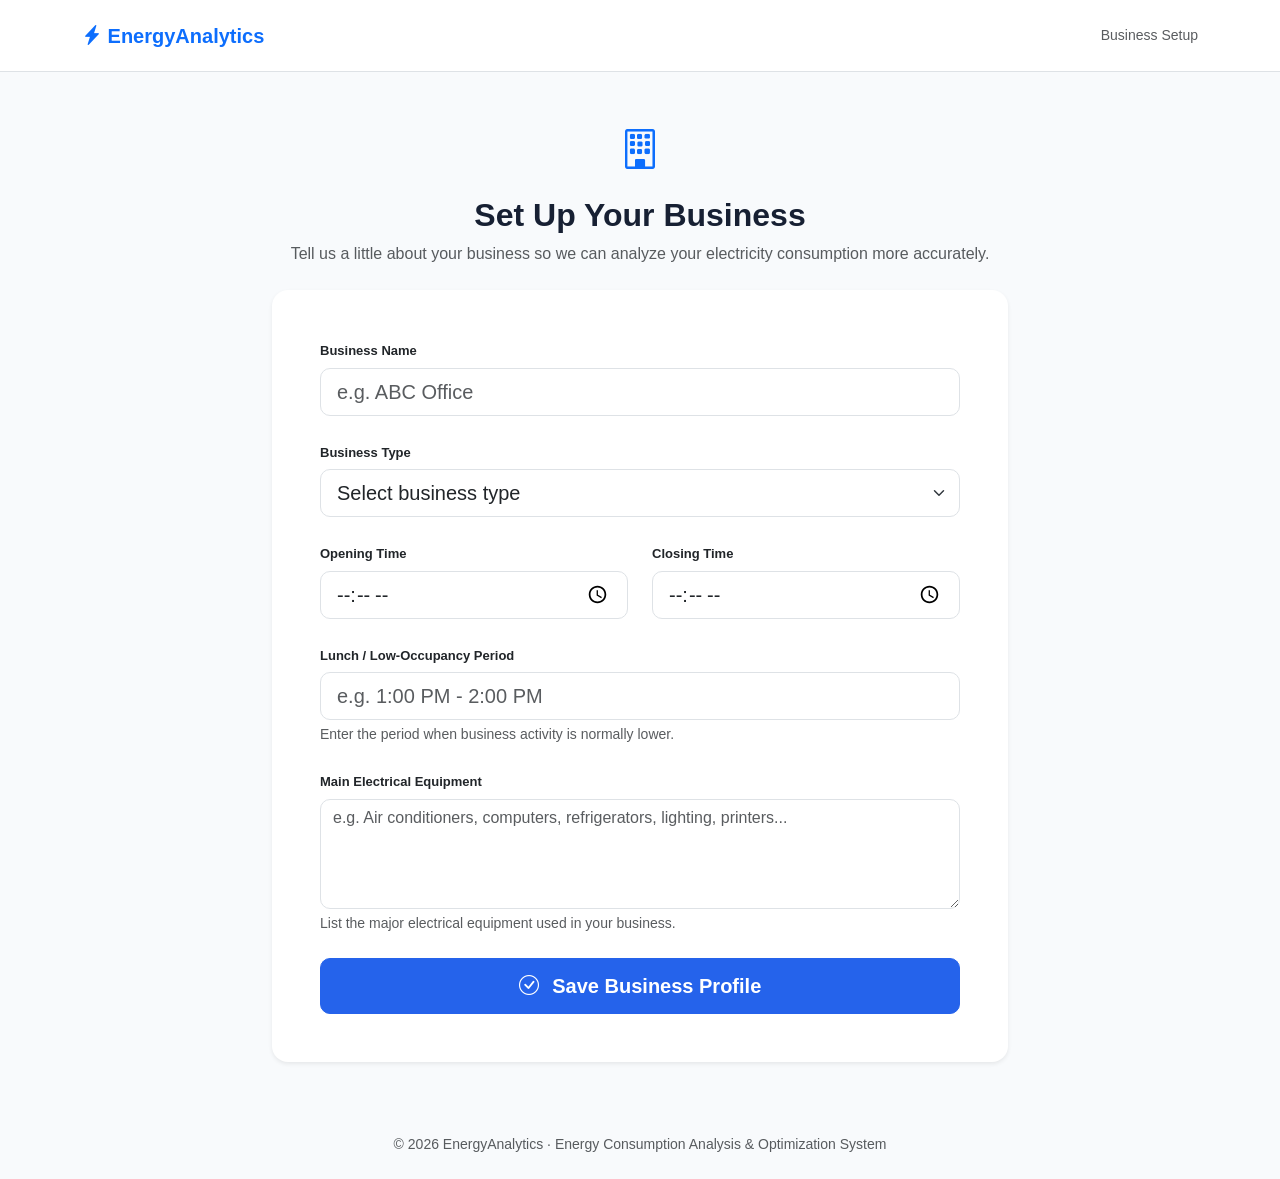
==== frontend/pages/profile.html @ 4378de4b "Add business profile page" ====
<!DOCTYPE html>
<html lang="en">
<head>
    <meta charset="UTF-8">
    <meta name="viewport" content="width=device-width, initial-scale=1.0">

    <title>Business Profile - EnergyAnalytics</title>

    <link
        href="https://cdn.jsdelivr.net/npm/bootstrap@5.3.3/dist/css/bootstrap.min.css"
        rel="stylesheet"
    >

    <link
        rel="stylesheet"
        href="https://cdn.jsdelivr.net/npm/bootstrap-icons@1.11.3/font/bootstrap-icons.min.css"
    >

    <link rel="stylesheet" href="../css/style.css">
</head>

<body>

<nav class="navbar navbar-expand-lg bg-white border-bottom">
    <div class="container">

        <a class="navbar-brand fw-bold text-primary" href="../index.html">
            <i class="bi bi-lightning-charge-fill"></i>
            EnergyAnalytics
        </a>

        <span class="text-muted small">
            Business Setup
        </span>

    </div>
</nav>


<main class="container py-5">

    <div class="row justify-content-center">

        <div class="col-lg-8">

            <div class="text-center mb-4">

                <div class="mb-3">
                    <i class="bi bi-building text-primary"
                       style="font-size: 2.5rem;"></i>
                </div>

                <h2 class="fw-bold">Set Up Your Business</h2>

                <p class="text-muted">
                    Tell us a little about your business so we can analyze
                    your electricity consumption more accurately.
                </p>

            </div>


            <div class="card border-0 shadow-sm profile-card">

                <div class="card-body p-4 p-md-5">

                    <form id="profileForm">

                        <!-- Business Name -->
                        <div class="mb-4">

                            <label for="businessName" class="form-label fw-semibold">
                                Business Name
                            </label>

                            <input
                                type="text"
                                class="form-control form-control-lg"
                                id="businessName"
                                placeholder="e.g. ABC Office"
                                required
                            >

                        </div>


                        <!-- Business Type -->
                        <div class="mb-4">

                            <label for="businessType" class="form-label fw-semibold">
                                Business Type
                            </label>

                            <select
                                class="form-select form-select-lg"
                                id="businessType"
                                required
                            >

                                <option value="" selected disabled>
                                    Select business type
                                </option>

                                <option value="office">
                                    Office
                                </option>

                                <option value="retail">
                                    Retail Store
                                </option>

                                <option value="restaurant">
                                    Restaurant
                                </option>

                                <option value="small_business">
                                    Small Business
                                </option>

                                <option value="workshop">
                                    Workshop
                                </option>

                                <option value="educational">
                                    Educational Institution
                                </option>

                                <option value="other">
                                    Other
                                </option>

                            </select>

                        </div>


                        <!-- Working Hours -->
                        <div class="row mb-4">

                            <div class="col-md-6 mb-3 mb-md-0">

                                <label for="openingTime"
                                       class="form-label fw-semibold">
                                    Opening Time
                                </label>

                                <input
                                    type="time"
                                    class="form-control form-control-lg"
                                    id="openingTime"
                                    required
                                >

                            </div>


                            <div class="col-md-6">

                                <label for="closingTime"
                                       class="form-label fw-semibold">
                                    Closing Time
                                </label>

                                <input
                                    type="time"
                                    class="form-control form-control-lg"
                                    id="closingTime"
                                    required
                                >

                            </div>

                        </div>


                        <!-- Low Occupancy -->
                        <div class="mb-4">

                            <label for="lowOccupancy"
                                   class="form-label fw-semibold">
                                Lunch / Low-Occupancy Period
                            </label>

                            <input
                                type="text"
                                class="form-control form-control-lg"
                                id="lowOccupancy"
                                placeholder="e.g. 1:00 PM - 2:00 PM"
                                required
                            >

                            <div class="form-text">
                                Enter the period when business activity is
                                normally lower.
                            </div>

                        </div>


                        <!-- Equipment -->
                        <div class="mb-4">

                            <label for="equipment"
                                   class="form-label fw-semibold">
                                Main Electrical Equipment
                            </label>

                            <textarea
                                class="form-control"
                                id="equipment"
                                rows="4"
                                placeholder="e.g. Air conditioners, computers, refrigerators, lighting, printers..."
                                required
                            ></textarea>

                            <div class="form-text">
                                List the major electrical equipment used
                                in your business.
                            </div>

                        </div>


                        <!-- Submit -->
                        <button
                            type="submit"
                            class="btn btn-primary btn-lg w-100"
                        >
                            <i class="bi bi-check-circle me-2"></i>
                            Save Business Profile
                        </button>

                    </form>

                </div>

            </div>

        </div>

    </div>

</main>


<footer class="text-center py-4 text-muted small">
    © 2026 EnergyAnalytics · Energy Consumption Analysis & Optimization System
</footer>


<script src="../js/main.js"></script>

</body>
</html>
---- frontend/css/style.css ----
:root {
    --primary: #2563eb;
    --primary-dark: #1d4ed8;
    --primary-light: #eff6ff;

    --text-dark: #172033;
    --text-muted: #667085;

    --border: #e5e7eb;
    --background: #f8fafc;

    --white: #ffffff;
}


* {
    box-sizing: border-box;
}


body {
    margin: 0;
    font-family:
        Inter,
        -apple-system,
        BlinkMacSystemFont,
        "Segoe UI",
        sans-serif;

    color: var(--text-dark);
    background: var(--background);

    min-height: 100vh;
}


/* ================= NAVBAR ================= */

.navbar {
    min-height: 72px;
}


.brand-icon {
    width: 38px;
    height: 38px;

    display: flex;
    align-items: center;
    justify-content: center;

    background: var(--primary);
    color: white;

    border-radius: 10px;

    font-size: 19px;
}


.brand-name {
    font-size: 19px;
    font-weight: 700;
    letter-spacing: -0.3px;
}


.brand-name span {
    color: var(--primary);
}


.nav-question {
    color: var(--text-muted);
    font-size: 14px;
}


/* ================= BUTTONS ================= */

.btn-primary {
    background-color: var(--primary);
    border-color: var(--primary);
}


.btn-primary:hover {
    background-color: var(--primary-dark);
    border-color: var(--primary-dark);
}


.btn-outline-primary {
    color: var(--primary);
    border-color: #c7d7fe;
}


.btn-outline-primary:hover {
    background-color: var(--primary);
    border-color: var(--primary);
}


/* ================= MAIN SECTION ================= */

.login-section {
    min-height: calc(100vh - 72px - 58px);

    display: flex;
    align-items: center;

    padding: 70px 0;
}


/* ================= HERO ================= */

.hero-content {
    max-width: 600px;
}


.hero-badge {
    display: inline-flex;
    align-items: center;
    gap: 8px;

    padding: 7px 13px;

    background: var(--primary-light);
    color: var(--primary);

    border-radius: 30px;

    font-size: 13px;
    font-weight: 600;

    margin-bottom: 22px;
}


.hero-content h1 {
    font-size: clamp(40px, 5vw, 62px);

    font-weight: 750;

    line-height: 1.08;

    letter-spacing: -2px;

    margin-bottom: 24px;
}


.hero-content h1 span {
    color: var(--primary);
}


.hero-description {
    max-width: 540px;

    color: var(--text-muted);

    font-size: 17px;

    line-height: 1.7;

    margin-bottom: 35px;
}


/* ================= FEATURES ================= */

.feature-list {
    display: flex;
    flex-direction: column;
    gap: 22px;
}


.feature-item {
    display: flex;
    align-items: flex-start;

    gap: 15px;
}


.feature-icon {
    flex-shrink: 0;

    width: 42px;
    height: 42px;

    display: flex;
    align-items: center;
    justify-content: center;

    background: var(--primary-light);
    color: var(--primary);

    border-radius: 10px;

    font-size: 18px;
}


.feature-item h6 {
    margin: 2px 0 4px;

    font-size: 15px;
    font-weight: 700;
}


.feature-item p {
    margin: 0;

    color: var(--text-muted);

    font-size: 13px;

    line-height: 1.5;
}


/* ================= LOGIN CARD ================= */

.login-card {
    background: var(--white);

    border: 1px solid var(--border);

    border-radius: 18px;

    padding: 36px;

    box-shadow:
        0 15px 40px rgba(15, 23, 42, 0.06);
}


/* ================= LOGIN HEADER ================= */

.login-header {
    text-align: center;

    margin-bottom: 30px;
}


.login-icon {
    width: 50px;
    height: 50px;

    margin: 0 auto 15px;

    display: flex;
    align-items: center;
    justify-content: center;

    background: var(--primary-light);
    color: var(--primary);

    border-radius: 13px;

    font-size: 21px;
}


.login-header h2 {
    margin-bottom: 7px;

    font-size: 25px;
    font-weight: 700;

    letter-spacing: -0.5px;
}


.login-header p {
    margin: 0;

    color: var(--text-muted);

    font-size: 14px;
}


/* ================= FORM ================= */

.form-label {
    font-size: 13px;

    font-weight: 600;

    margin-bottom: 7px;
}


.input-wrapper {
    position: relative;
}


.input-wrapper > i {
    position: absolute;

    left: 14px;
    top: 50%;

    transform: translateY(-50%);

    color: #98a2b3;

    z-index: 2;
}


.input-wrapper .form-control {
    height: 46px;

    padding-left: 42px;
    padding-right: 42px;

    border: 1px solid var(--border);

    border-radius: 9px;

    font-size: 14px;

    box-shadow: none;
}


.input-wrapper .form-control:focus {
    border-color: var(--primary);

    box-shadow:
        0 0 0 3px rgba(37, 99, 235, 0.10);
}


.input-wrapper .form-control::placeholder {
    color: #a0a7b2;
}


.forgot-link {
    color: var(--primary);

    font-size: 12px;

    font-weight: 600;

    text-decoration: none;
}


.forgot-link:hover {
    text-decoration: underline;
}


/* ================= PASSWORD TOGGLE ================= */

.password-toggle {
    position: absolute;

    right: 12px;
    top: 50%;

    transform: translateY(-50%);

    border: none;
    background: transparent;

    color: #98a2b3;

    padding: 4px;
}


.password-toggle:hover {
    color: var(--primary);
}


/* ================= CHECKBOX ================= */

.form-check-label {
    color: var(--text-muted);

    font-size: 13px;
}


.form-check-input {
    cursor: pointer;
}


.form-check-input:checked {
    background-color: var(--primary);
    border-color: var(--primary);
}


/* ================= LOGIN BUTTON ================= */

.login-btn {
    height: 47px;

    border-radius: 9px;

    font-size: 14px;

    font-weight: 600;

    display: flex;
    align-items: center;
    justify-content: center;

    gap: 8px;

    transition:
        transform 0.2s ease,
        box-shadow 0.2s ease;
}


.login-btn:hover {
    transform: translateY(-1px);

    box-shadow:
        0 8px 18px rgba(37, 99, 235, 0.20);
}


/* ================= DIVIDER ================= */

.login-divider {
    display: flex;
    align-items: center;

    gap: 12px;

    margin: 26px 0 20px;

    color: #98a2b3;

    font-size: 11px;
}


.login-divider::before,
.login-divider::after {
    content: "";

    flex: 1;

    height: 1px;

    background: var(--border);
}


/* ================= REGISTER BUTTON ================= */

.register-btn {
    height: 45px;

    border: 1px solid var(--border);

    border-radius: 9px;

    background: white;

    color: var(--text-dark);

    font-size: 13px;

    font-weight: 600;
}


.register-btn:hover {
    background: #f8fafc;

    border-color: #cbd5e1;
}


/* ================= LOGIN NOTE ================= */

.login-note {
    margin: 18px 0 0;

    color: #98a2b3;

    font-size: 10px;

    line-height: 1.5;

    text-align: center;
}


/* ================= FOOTER ================= */

.footer {
    min-height: 58px;

    display: flex;
    align-items: center;

    border-top: 1px solid var(--border);

    background: white;

    color: #98a2b3;

    font-size: 11px;
}


/* ================= RESPONSIVE ================= */

@media (max-width: 991px) {

    .login-section {
        padding: 55px 0;
    }


    .hero-content {
        max-width: 650px;

        margin: 0 auto;
    }


    .hero-content h1 {
        font-size: 48px;
    }


    .login-card {
        max-width: 480px;

        margin: 0 auto;
    }

}


@media (max-width: 575px) {

    .navbar {
        min-height: 65px;
    }


    .nav-question {
        display: none !important;
    }


    .login-section {
        padding: 40px 0;
    }


    .hero-content h1 {
        font-size: 40px;

        letter-spacing: -1.2px;
    }


    .hero-description {
        font-size: 15px;
    }


    .login-card {
        padding: 27px 22px;

        border-radius: 14px;
    }


    .footer {
        padding: 15px 0;

        text-align: center;
    }

}
/* =========================
   Business Profile
========================= */

.profile-card {
    border-radius: 16px;
}

.profile-card .form-control,
.profile-card .form-select {
    border-radius: 10px;
    border: 1px solid #dee2e6;
}

.profile-card .form-control:focus,
.profile-card .form-select:focus {
    border-color: #0d6efd;
    box-shadow: 0 0 0 0.2rem rgba(13, 110, 253, 0.1);
}

.profile-card textarea {
    resize: vertical;
}

.profile-card .btn {
    border-radius: 10px;
    padding: 12px;
    font-weight: 600;
}
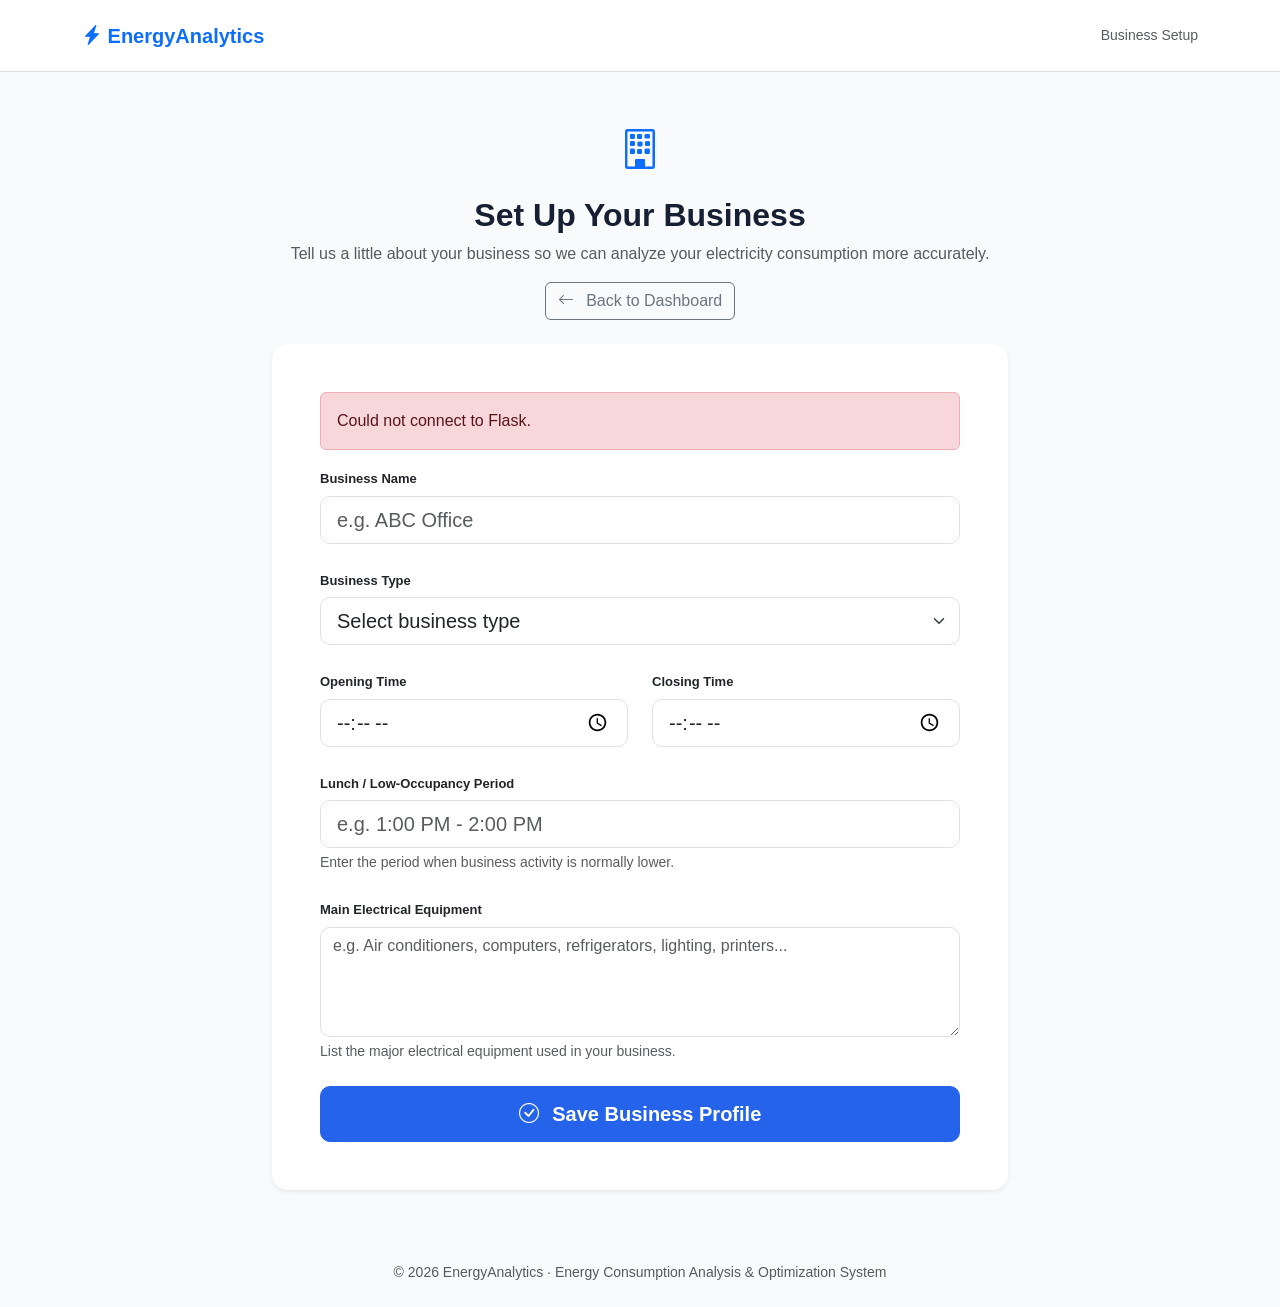
==== commit 82e0315a: "Update energy analytics application" ====
--- a/frontend/pages/profile.html
+++ b/frontend/pages/profile.html
@@ -56,7 +56,11 @@
                     Tell us a little about your business so we can analyze
                     your electricity consumption more accurately.
                 </p>
-
+<a href="/pages/dashboard.html"
+   class="btn btn-outline-secondary">
+    <i class="bi bi-arrow-left me-2"></i>
+    Back to Dashboard
+</a>
             </div>
 
 
@@ -248,6 +252,7 @@
 </footer>
 
 
+<script src="../js/profile.js"></script>
 <script src="../js/main.js"></script>
 
 </body>
--- a/frontend/css/style.css
+++ b/frontend/css/style.css
@@ -628,4 +628,114 @@
     border-radius: 10px;
     padding: 12px;
     font-weight: 600;
+}
+/* =========================
+   Dashboard
+========================= */
+
+.dashboard-card {
+    border-radius: 14px;
+}
+
+.dashboard-icon {
+    width: 42px;
+    height: 42px;
+    border-radius: 10px;
+
+    display: flex;
+    align-items: center;
+    justify-content: center;
+
+    background: rgba(13, 110, 253, 0.1);
+    color: #0d6efd;
+
+    font-size: 1.2rem;
+}
+
+.chart-container {
+    position: relative;
+    height: 320px;
+}
+
+.chart-container-small {
+    position: relative;
+    height: 280px;
+}
+
+.insight-item {
+    display: flex;
+    gap: 14px;
+
+    padding: 14px 0;
+
+    border-bottom: 1px solid #eeeeee;
+}
+
+.insight-item:last-child {
+    border-bottom: none;
+}
+
+.insight-item > i {
+    font-size: 1.25rem;
+    margin-top: 2px;
+}
+
+.recommendation-box {
+    padding: 15px;
+
+    margin-bottom: 12px;
+
+    border-radius: 10px;
+
+    background: #f8f9fa;
+
+    border-left: 4px solid #0d6efd;
+}
+/* =========================
+   Upload Page
+========================= */
+
+.upload-card {
+    border-radius: 14px;
+}
+
+.upload-icon {
+    width: 48px;
+    height: 48px;
+
+    display: flex;
+    align-items: center;
+    justify-content: center;
+
+    border-radius: 10px;
+
+    background: rgba(13, 110, 253, 0.1);
+    color: #0d6efd;
+
+    font-size: 1.4rem;
+}
+
+.upload-area {
+    display: block;
+
+    padding: 30px 15px;
+
+    text-align: center;
+
+    border: 2px dashed #ced4da;
+    border-radius: 12px;
+
+    cursor: pointer;
+
+    transition: 0.2s;
+}
+
+.upload-area:hover {
+    border-color: #0d6efd;
+    background: rgba(13, 110, 253, 0.03);
+}
+
+.upload-area i {
+    font-size: 2rem;
+    color: #0d6efd;
 }
